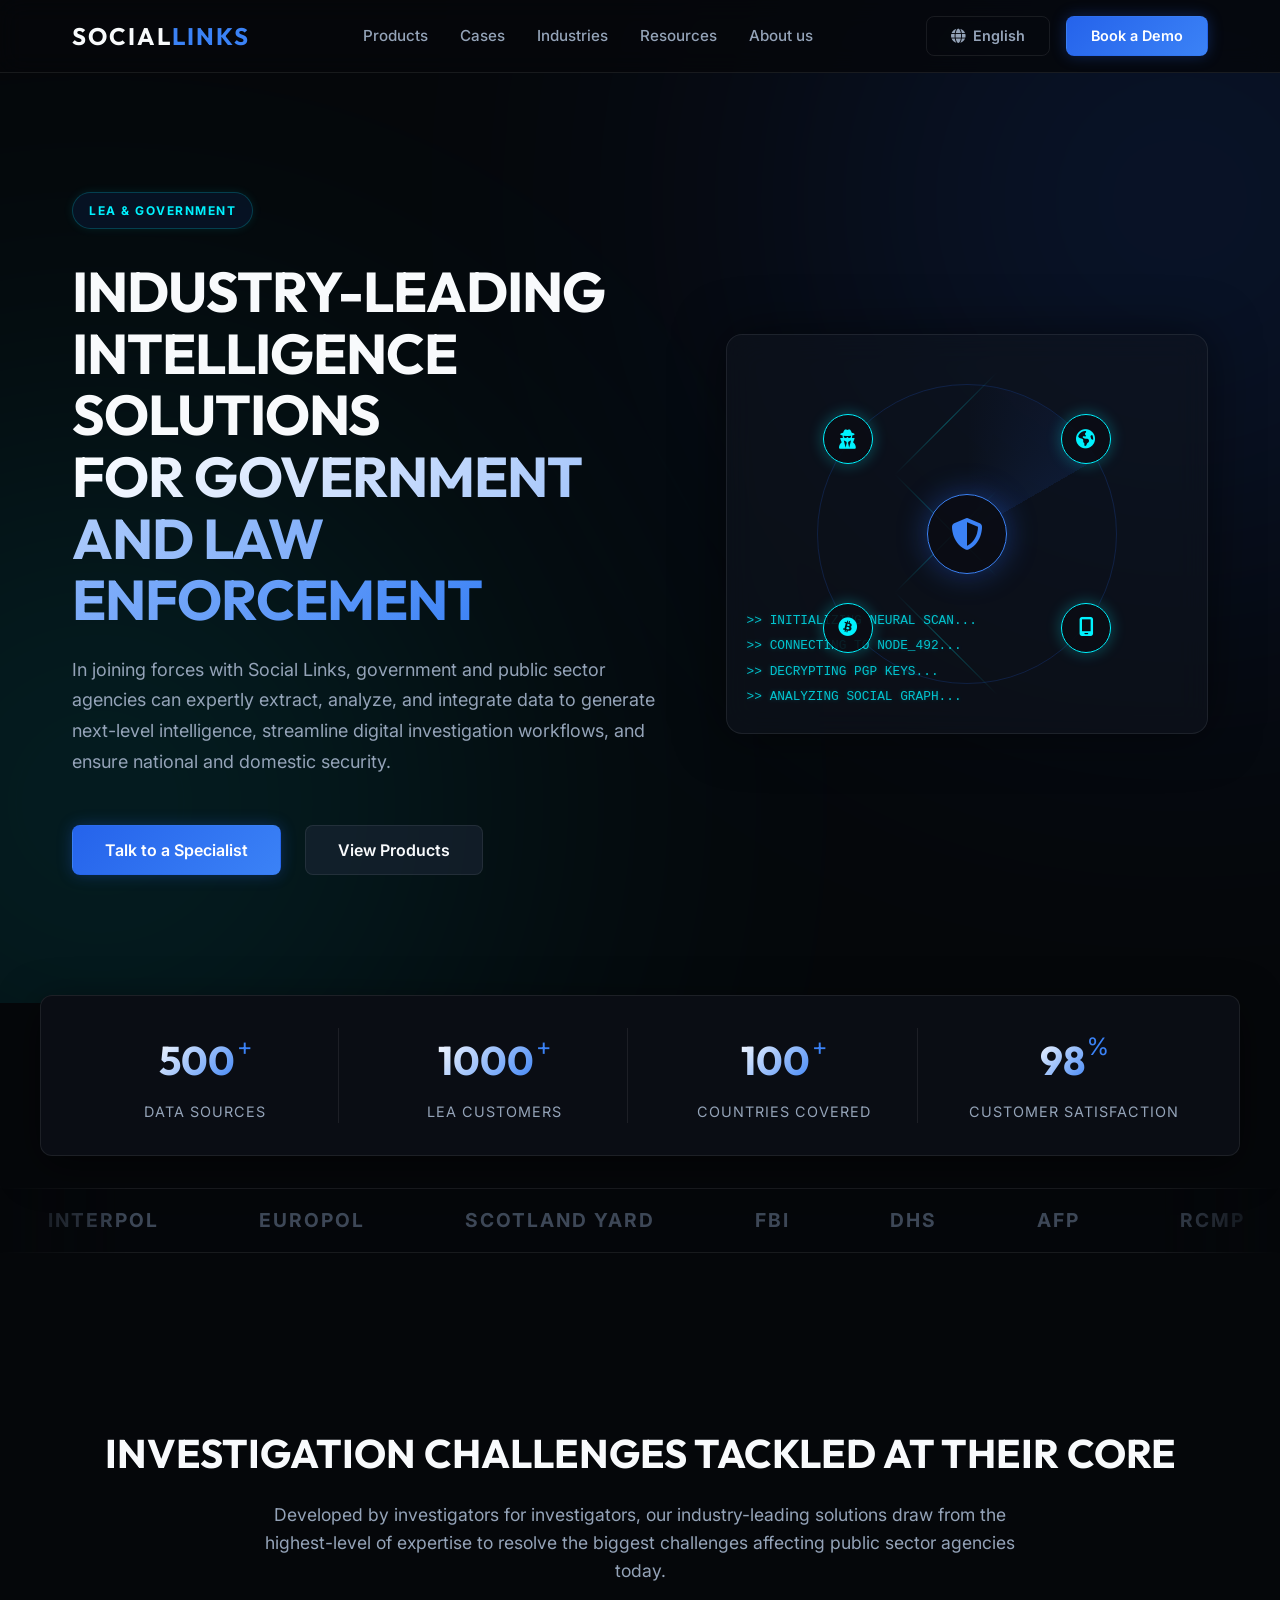
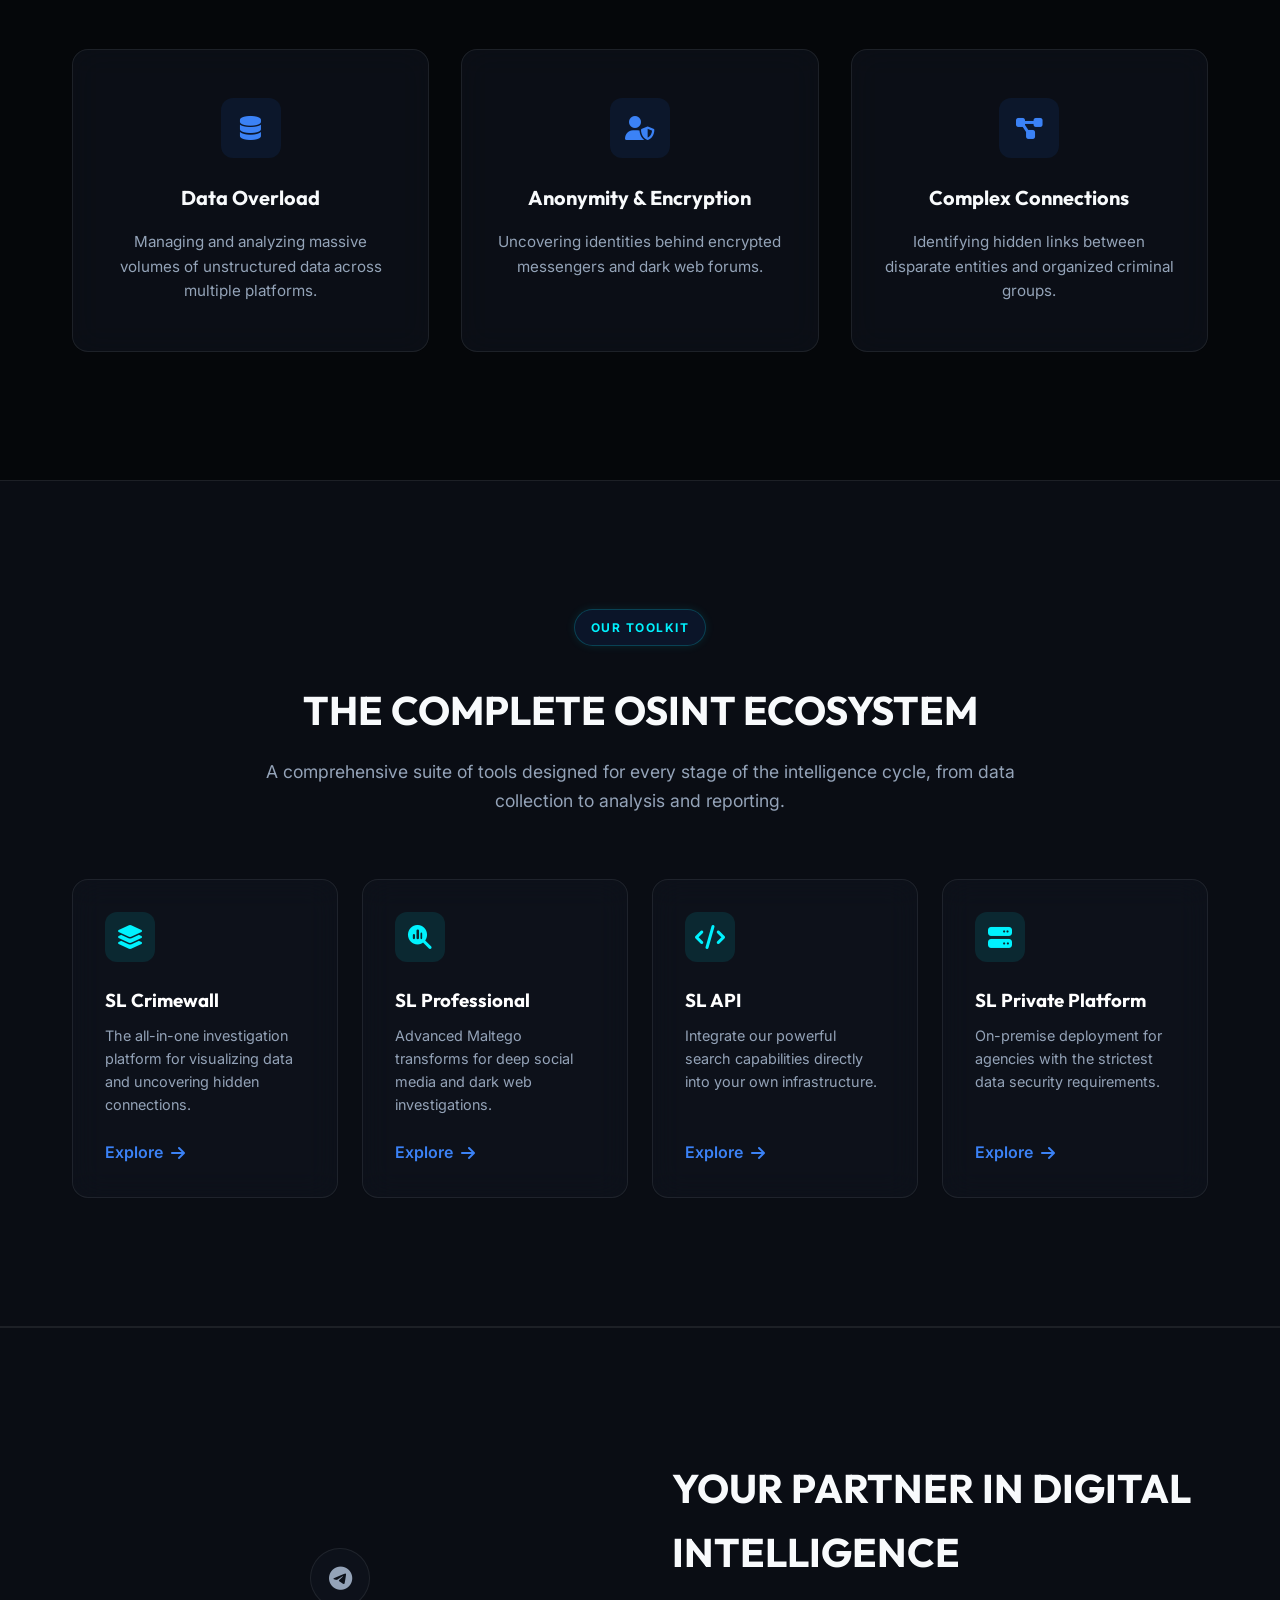
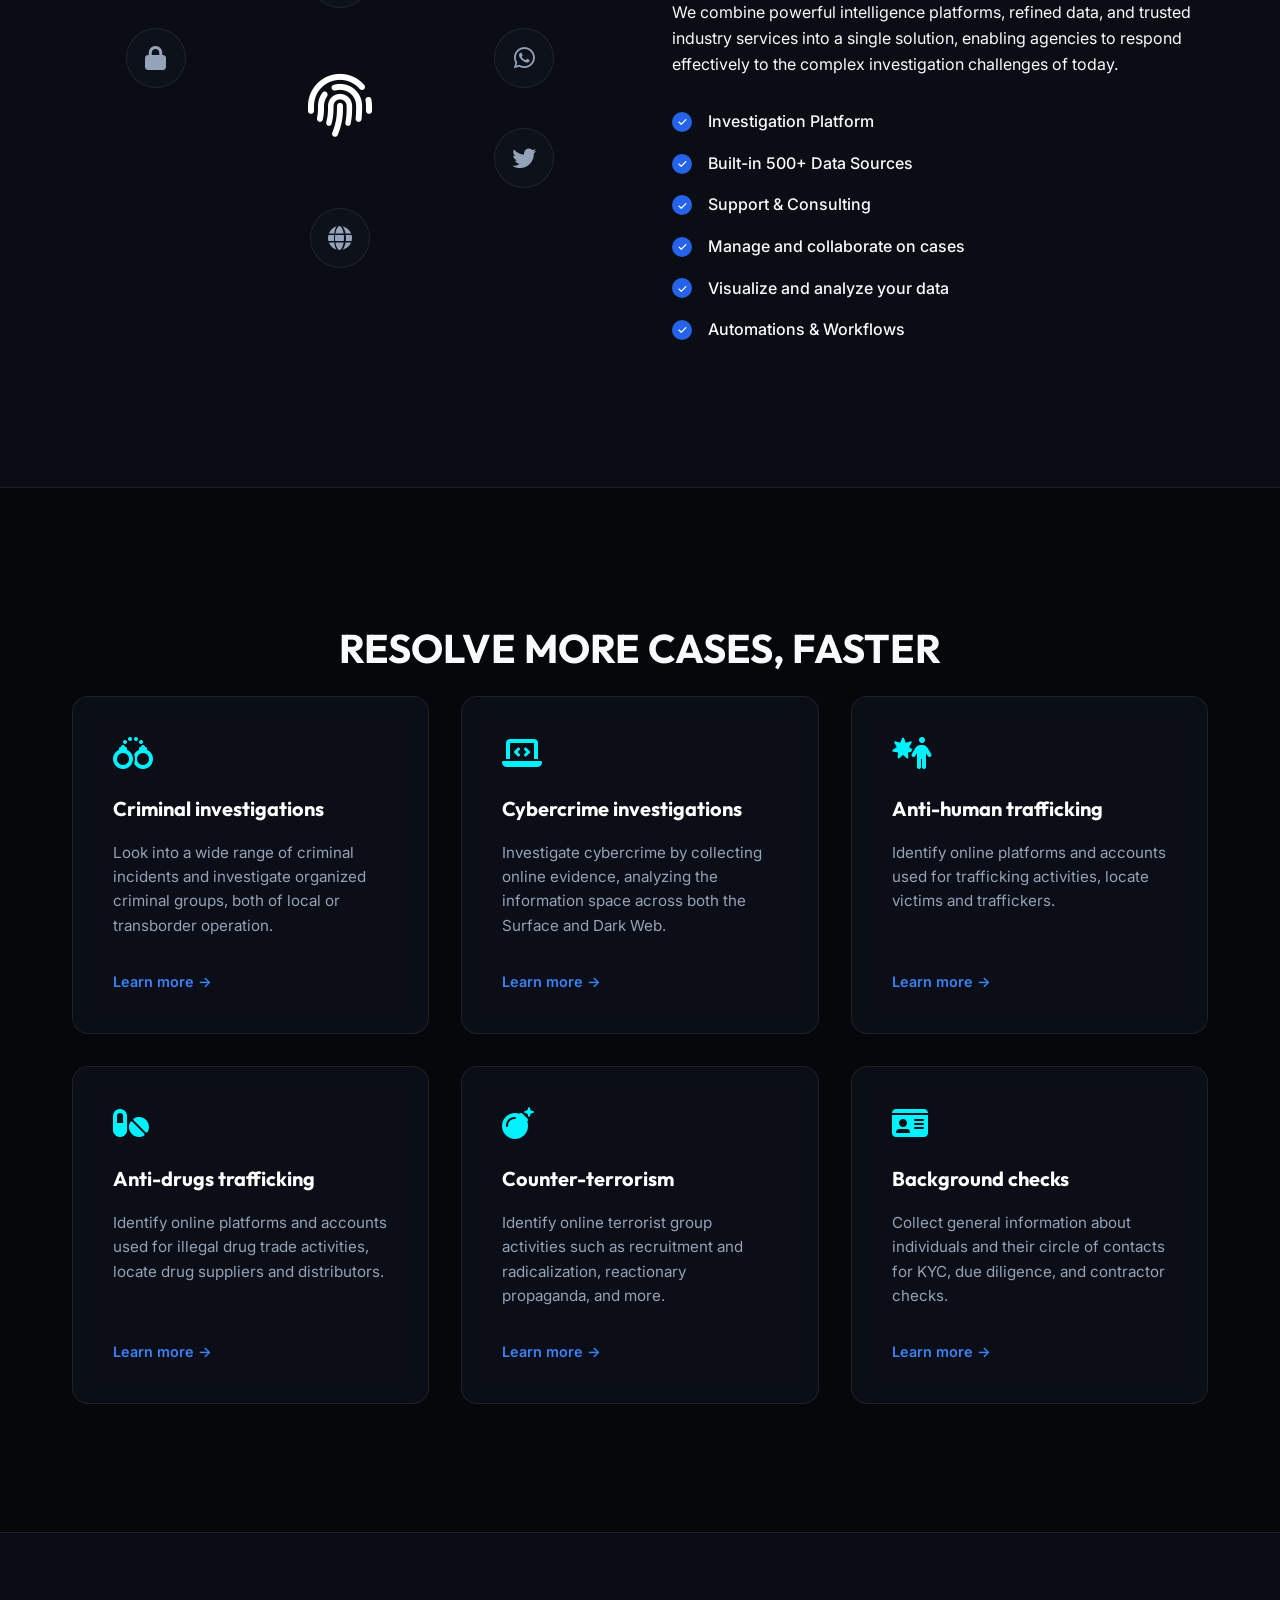
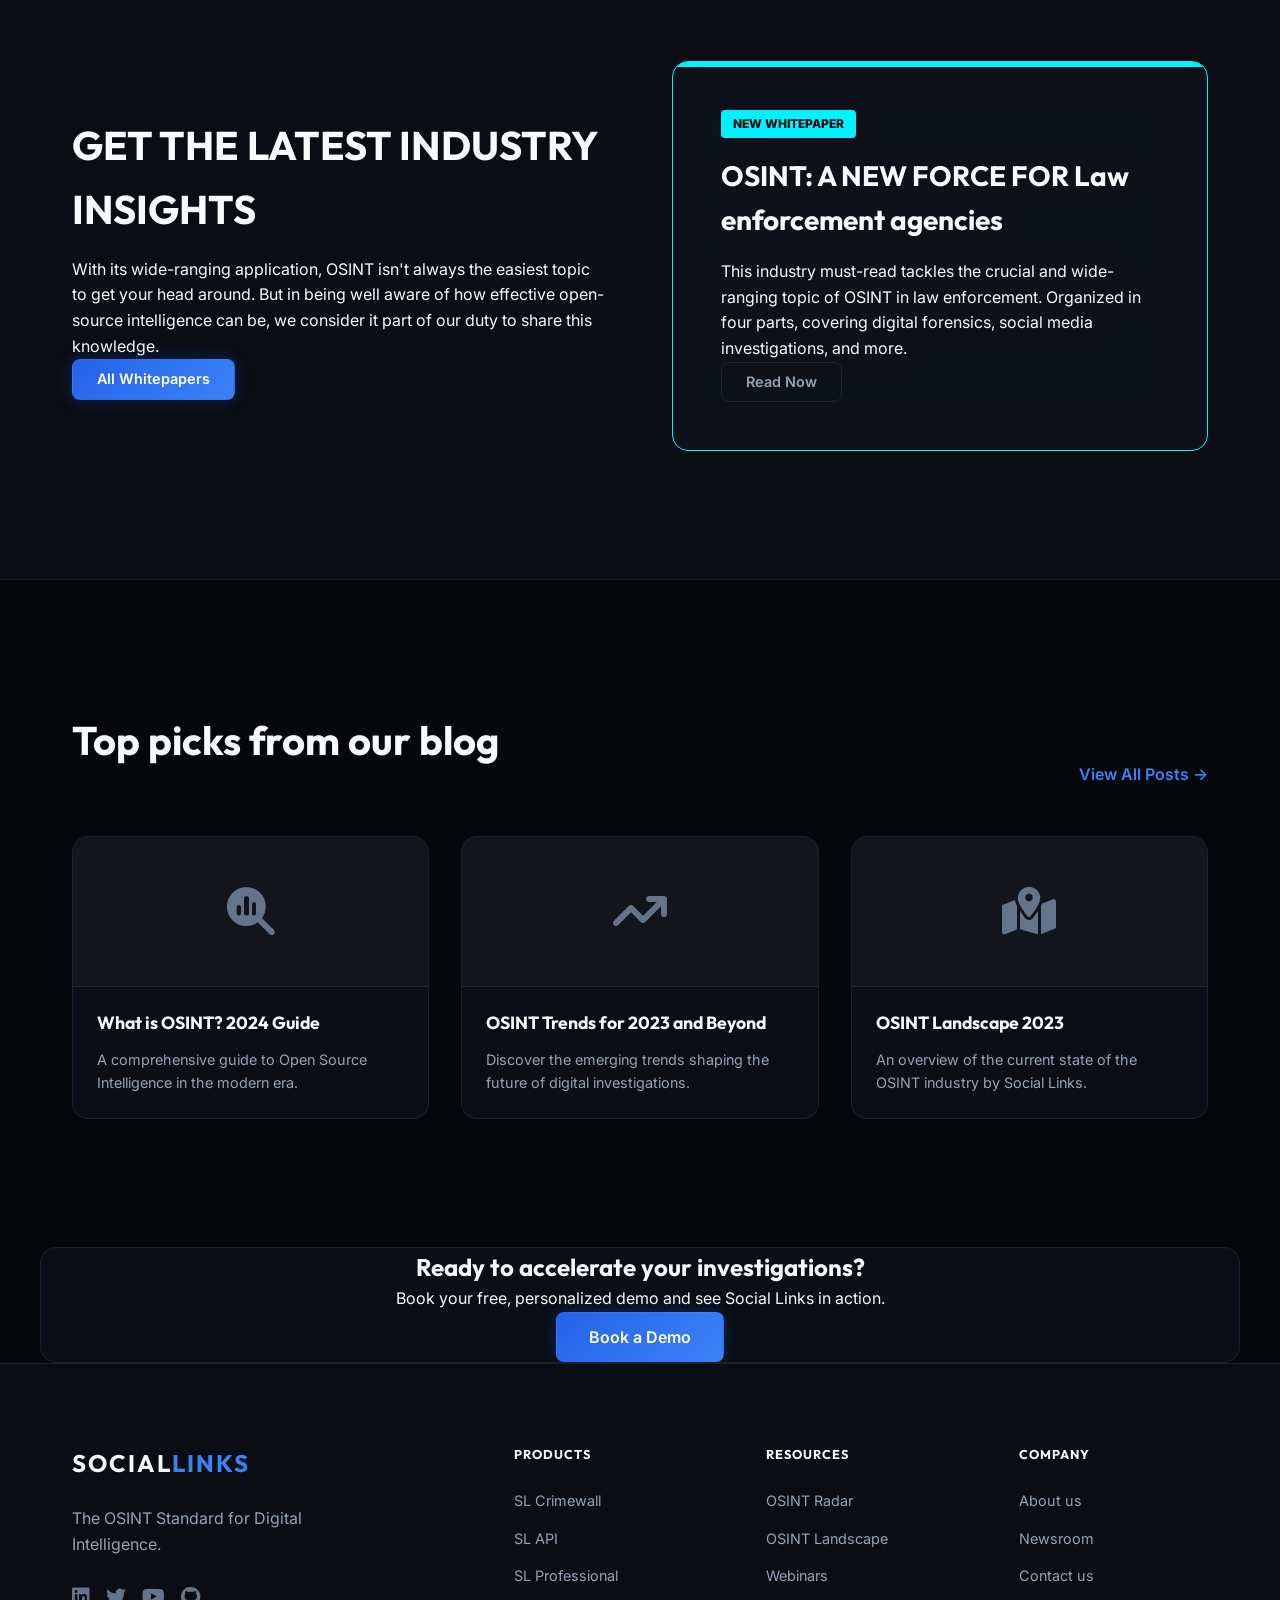
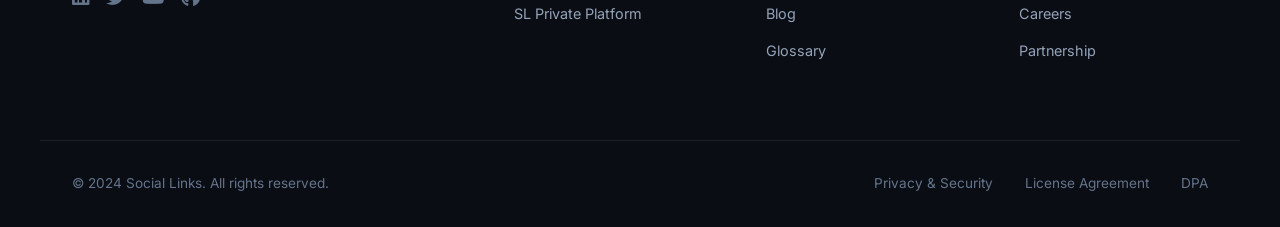
==== index.html @ 8ce996af "Initial commit of Gravity OSINT Platform" ====
<!DOCTYPE html>
<html lang="en">

<head>
    <meta charset="UTF-8">
    <meta name="viewport" content="width=device-width, initial-scale=1.0">
    <title>Advanced OSINT Investigation Solutions for Law Enforcement | Social Links Clone</title>
    <meta name="description"
        content="Accelerate investigations with OSINT investigation tools: uncover hidden connections, analyze data, and ensure public safety with real-time insights.">
    <link rel="stylesheet" href="style.css">
    <link rel="preconnect" href="https://fonts.googleapis.com">
    <link rel="preconnect" href="https://fonts.gstatic.com" crossorigin>
    <link rel="stylesheet" href="https://cdnjs.cloudflare.com/ajax/libs/font-awesome/6.4.0/css/all.min.css">
    <link
        href="https://fonts.googleapis.com/css2?family=Inter:wght@300;400;500;600;700&family=Outfit:wght@400;600;700&display=swap"
        rel="stylesheet">
</head>

<body>
    <header id="main-header">
        <nav class="container">
            <div class="logo">
                <span class="logo-text">SOCIAL<span class="highlight">LINKS</span></span>
            </div>
            <ul class="nav-links">
                <li><a href="#products">Products</a></li>
                <li><a href="#cases">Cases</a></li>
                <li><a href="#industries">Industries</a></li>
                <li><a href="#resources">Resources</a></li>
                <li><a href="#about">About us</a></li>
            </ul>
            <div class="nav-actions">
                <a href="#" class="btn btn-outline"><i class="fa-solid fa-globe"></i> English</a>
                <a href="#" class="btn btn-primary shadow-glow">Book a Demo</a>
            </div>
            <button class="mobile-menu-toggle" id="menu-toggle">
                <span></span>
                <span></span>
                <span></span>
            </button>
        </nav>
    </header>

    <!-- Mobile Menu Overlay -->
    <div class="mobile-menu-overlay" id="mobile-menu">
        <ul class="mobile-nav-links">
            <li style="transition-delay: 0.1s"><a href="#products">Products</a></li>
            <li style="transition-delay: 0.2s"><a href="#cases">Cases</a></li>
            <li style="transition-delay: 0.3s"><a href="#industries">Industries</a></li>
            <li style="transition-delay: 0.4s"><a href="#resources">Resources</a></li>
            <li style="transition-delay: 0.5s"><a href="#about">About us</a></li>
        </ul>
    </div>

    <main>
        <!-- Hero Section -->
        <section id="hero" class="hero-section">
            <div class="container hero-grid">
                <div class="hero-content">
                    <span class="badge">LEA & Government</span>
                    <h1>INDUSTRY-LEADING INTELLIGENCE SOLUTIONS<br><span class="gradient-text">FOR GOVERNMENT AND LAW
                            ENFORCEMENT</span></h1>
                    <p>In joining forces with Social Links, government and public sector agencies can expertly extract,
                        analyze, and integrate data to generate next-level intelligence, streamline digital
                        investigation workflows, and ensure national and domestic security.</p>
                    <div class="hero-btns">
                        <a href="#" class="btn btn-primary btn-lg shadow-glow">Talk to a Specialist</a>
                        <a href="#" class="btn btn-secondary btn-lg">View Products</a>
                    </div>
                </div>
                <div class="hero-visual">
                    <div class="glass-card main-visual-container">
                        <!-- CSS Generated OSINT Visualization -->
                        <div class="network-viz">
                            <div class="radar-scan"></div>
                            <div class="node node-central"><i class="fa-solid fa-shield-halved"></i></div>
                            <div class="node node-1 pilling"><i class="fa-solid fa-user-secret"></i></div>
                            <div class="node node-2 pilling"><i class="fa-solid fa-earth-americas"></i></div>
                            <div class="node node-3 pilling"><i class="fa-brands fa-bitcoin"></i></div>
                            <div class="node node-4 pilling"><i class="fa-solid fa-mobile-screen"></i></div>

                            <div class="connection line-1"></div>
                            <div class="connection line-2"></div>
                            <div class="connection line-3"></div>
                            <div class="connection line-4"></div>
                        </div>
                        <div class="data-stream">
                            <div class="stream-line">>> INITIALIZING SCAN...</div>
                            <div class="stream-line">>> CONNECTING TO DARK WEB NODES...</div>
                            <div class="stream-line highlight">>> MATCH FOUND: ENTITY #4922</div>
                        </div>
                    </div>
                </div>
            </div>
            <div class="hero-bg-effects">
                <div class="blob blob-1"></div>
                <div class="blob blob-2"></div>
            </div>
        </section>

        <!-- Stats Section -->
        <section class="stats-bar">
            <div class="container stats-grid">
                <div class="stat-item">
                    <span class="stat-number" data-target="500">0</span><span class="stat-plus">+</span>
                    <p>Data Sources</p>
                </div>
                <div class="stat-item">
                    <span class="stat-number" data-target="1000">0</span><span class="stat-plus">+</span>
                    <p>LEA Customers</p>
                </div>
                <div class="stat-item">
                    <span class="stat-number" data-target="100">0</span><span class="stat-plus">+</span>
                    <p>Countries Covered</p>
                </div>
                <div class="stat-item">
                    <span class="stat-number" data-target="98">0</span><span class="stat-plus">%</span>
                    <p>Customer Satisfaction</p>
                </div>
            </div>

            <!-- Trusted Agencies Ticker -->
            <div class="ticker-wrap">
                <div class="ticker-content">
                    <span class="ticker-item">INTERPOL</span>
                    <span class="ticker-item">EUROPOL</span>
                    <span class="ticker-item">SCOTLAND YARD</span>
                    <span class="ticker-item">FBI</span>
                    <span class="ticker-item">DHS</span>
                    <span class="ticker-item">AFP</span>
                    <span class="ticker-item">RCMP</span>
                    <span class="ticker-item">UN</span>
                    <span class="ticker-item">NATO</span>
                    <!-- Duplicate for loop -->
                    <span class="ticker-item">INTERPOL</span>
                    <span class="ticker-item">EUROPOL</span>
                    <span class="ticker-item">SCOTLAND YARD</span>
                    <span class="ticker-item">FBI</span>
                    <span class="ticker-item">DHS</span>
                    <span class="ticker-item">AFP</span>
                    <span class="ticker-item">RCMP</span>
                    <span class="ticker-item">UN</span>
                    <span class="ticker-item">NATO</span>
                </div>
            </div>
        </section>

        <!-- Challenges Section -->
        <section id="challenges" class="section">
            <div class="container text-center">
                <h2 class="section-title">INVESTIGATION CHALLENGES TACKLED AT THEIR CORE</h2>
                <p class="section-subtitle">Developed by investigators for investigators, our industry-leading solutions
                    draw from the highest-level of expertise to resolve the biggest challenges affecting public sector
                    agencies today.</p>

                <div class="challenges-grid">
                    <div class="challenge-card glass-card">
                        <div class="icon-box"><i class="fa-solid fa-database"></i></div>
                        <h3>Data Overload</h3>
                        <p>Managing and analyzing massive volumes of unstructured data across multiple platforms.</p>
                    </div>
                    <div class="challenge-card glass-card">
                        <div class="icon-box"><i class="fa-solid fa-user-shield"></i></div>
                        <h3>Anonymity & Encryption</h3>
                        <p>Uncovering identities behind encrypted messengers and dark web forums.</p>
                    </div>
                    <div class="challenge-card glass-card">
                        <div class="icon-box"><i class="fa-solid fa-diagram-project"></i></div>
                        <h3>Complex Connections</h3>
                        <p>Identifying hidden links between disparate entities and organized criminal groups.</p>
                    </div>
                </div>
            </div>
        </section>

        <!-- Products Ecosystem Section -->
        <section id="products" class="section alt-bg">
            <div class="container text-center">
                <span class="badge">Our Toolkit</span>
                <h2 class="section-title">THE COMPLETE OSINT ECOSYSTEM</h2>
                <p class="section-subtitle">A comprehensive suite of tools designed for every stage of the intelligence
                    cycle, from data collection to analysis and reporting.</p>

                <div class="products-grid">
                    <div class="product-card glass-card">
                        <div class="product-icon"><i class="fa-solid fa-layer-group"></i></div>
                        <h3>SL Crimewall</h3>
                        <p>The all-in-one investigation platform for visualizing data and uncovering hidden connections.
                        </p>
                        <a href="#" class="btn-text">Explore <i class="fa-solid fa-arrow-right"></i></a>
                    </div>
                    <div class="product-card glass-card">
                        <div class="product-icon"><i class="fa-solid fa-magnifying-glass-chart"></i></div>
                        <h3>SL Professional</h3>
                        <p>Advanced Maltego transforms for deep social media and dark web investigations.</p>
                        <a href="#" class="btn-text">Explore <i class="fa-solid fa-arrow-right"></i></a>
                    </div>
                    <div class="product-card glass-card">
                        <div class="product-icon"><i class="fa-solid fa-code"></i></div>
                        <h3>SL API</h3>
                        <p>Integrate our powerful search capabilities directly into your own infrastructure.</p>
                        <a href="#" class="btn-text">Explore <i class="fa-solid fa-arrow-right"></i></a>
                    </div>
                    <div class="product-card glass-card">
                        <div class="product-icon"><i class="fa-solid fa-server"></i></div>
                        <h3>SL Private Platform</h3>
                        <p>On-premise deployment for agencies with the strictest data security requirements.</p>
                        <a href="#" class="btn-text">Explore <i class="fa-solid fa-arrow-right"></i></a>
                    </div>
                </div>
            </div>
        </section>

        <!-- Partner Section -->
        <section id="partner" class="section alt-bg">
            <div class="container partner-grid">
                <div class="partner-visual">
                    <div class="icon-cloud">
                        <div class="cloud-icon i1"><i class="fa-brands fa-telegram"></i></div>
                        <div class="cloud-icon i2"><i class="fa-brands fa-whatsapp"></i></div>
                        <div class="cloud-icon i3"><i class="fa-brands fa-twitter"></i></div>
                        <div class="cloud-icon i4"><i class="fa-solid fa-globe"></i></div>
                        <div class="cloud-icon i5"><i class="fa-solid fa-lock"></i></div>
                        <div class="center-icon"><i class="fa-solid fa-fingerprint"></i></div>
                    </div>
                </div>
                <div class="partner-content">
                    <h2 class="section-title">YOUR PARTNER IN DIGITAL INTELLIGENCE</h2>
                    <p>We combine powerful intelligence platforms, refined data, and trusted industry services into a
                        single solution, enabling agencies to respond effectively to the complex investigation
                        challenges of today.</p>
                    <ul class="feature-list">
                        <li><span class="check-icon"></span> Investigation Platform</li>
                        <li><span class="check-icon"></span> Built-in 500+ Data Sources</li>
                        <li><span class="check-icon"></span> Support & Consulting</li>
                        <li><span class="check-icon"></span> Manage and collaborate on cases</li>
                        <li><span class="check-icon"></span> Visualize and analyze your data</li>
                        <li><span class="check-icon"></span> Automations & Workflows</li>
                    </ul>
                </div>
            </div>
        </section>

        <!-- Cases Section -->
        <section id="cases" class="section">
            <div class="container">
                <h2 class="section-title text-center">RESOLVE MORE CASES, FASTER</h2>
                <div class="cases-grid">
                    <div class="case-card glass-card">
                        <i class="fa-solid fa-handcuffs card-icon"></i>
                        <h3>Criminal investigations</h3>
                        <p>Look into a wide range of criminal incidents and investigate organized criminal groups, both
                            of local or transborder operation.</p>
                        <a href="#" class="learn-more">Learn more →</a>
                    </div>
                    <div class="case-card glass-card">
                        <i class="fa-solid fa-laptop-code card-icon"></i>
                        <h3>Cybercrime investigations</h3>
                        <p>Investigate cybercrime by collecting online evidence, analyzing the information space across
                            both the Surface and Dark Web.</p>
                        <a href="#" class="learn-more">Learn more →</a>
                    </div>
                    <div class="case-card glass-card">
                        <i class="fa-solid fa-person-burst card-icon"></i>
                        <h3>Anti-human trafficking</h3>
                        <p>Identify online platforms and accounts used for trafficking activities, locate victims and
                            traffickers.</p>
                        <a href="#" class="learn-more">Learn more →</a>
                    </div>
                    <div class="case-card glass-card">
                        <i class="fa-solid fa-pills card-icon"></i>
                        <h3>Anti-drugs trafficking</h3>
                        <p>Identify online platforms and accounts used for illegal drug trade activities, locate drug
                            suppliers and distributors.</p>
                        <a href="#" class="learn-more">Learn more →</a>
                    </div>
                    <div class="case-card glass-card">
                        <i class="fa-solid fa-bomb card-icon"></i>
                        <h3>Counter-terrorism</h3>
                        <p>Identify online terrorist group activities such as recruitment and radicalization,
                            reactionary propaganda, and more.</p>
                        <a href="#" class="learn-more">Learn more →</a>
                    </div>
                    <div class="case-card glass-card">
                        <i class="fa-solid fa-id-card card-icon"></i>
                        <h3>Background checks</h3>
                        <p>Collect general information about individuals and their circle of contacts for KYC, due
                            diligence, and contractor checks.</p>
                        <a href="#" class="learn-more">Learn more →</a>
                    </div>
                </div>
            </div>
        </section>

        <!-- Insights Section -->
        <section id="insights" class="section alt-bg">
            <div class="container insights-container">
                <div class="insight-text">
                    <h2 class="section-title">GET THE LATEST INDUSTRY INSIGHTS</h2>
                    <p>With its wide-ranging application, OSINT isn't always the easiest topic to get your head around.
                        But in being well aware of how effective open-source intelligence can be, we consider it part of
                        our duty to share this knowledge.</p>
                    <a href="#" class="btn btn-primary shadow-glow">All Whitepapers</a>
                </div>
                <div class="insight-card-featured glass-card">
                    <span class="tag-new">New Whitepaper</span>
                    <h3>OSINT: A NEW FORCE FOR Law enforcement agencies</h3>
                    <p>This industry must-read tackles the crucial and wide-ranging topic of OSINT in law enforcement.
                        Organized in four parts, covering digital forensics, social media investigations, and more.</p>
                    <a href="#" class="btn btn-outline">Read Now</a>
                </div>
            </div>
        </section>

        <!-- Blog Section -->
        <section id="blog" class="section">
            <div class="container">
                <div class="section-header">
                    <h2 class="section-title">Top picks from our blog</h2>
                    <a href="#" class="view-all">View All Posts →</a>
                </div>
                <div class="blog-grid">
                    <a href="#" class="blog-card glass-card">
                        <div class="blog-icon"><i class="fa-solid fa-magnifying-glass-chart"></i></div>
                        <div class="blog-content">
                            <h3>What is OSINT? 2024 Guide</h3>
                            <p>A comprehensive guide to Open Source Intelligence in the modern era.</p>
                        </div>
                    </a>
                    <a href="#" class="blog-card glass-card">
                        <div class="blog-icon"><i class="fa-solid fa-arrow-trend-up"></i></div>
                        <div class="blog-content">
                            <h3>OSINT Trends for 2023 and Beyond</h3>
                            <p>Discover the emerging trends shaping the future of digital investigations.</p>
                        </div>
                    </a>
                    <a href="#" class="blog-card glass-card">
                        <div class="blog-icon"><i class="fa-solid fa-map-location-dot"></i></div>
                        <div class="blog-content">
                            <h3>OSINT Landscape 2023</h3>
                            <p>An overview of the current state of the OSINT industry by Social Links.</p>
                        </div>
                    </a>
                </div>
            </div>
        </section>

        <!-- CTA Section -->
        <section class="cta-section">
            <div class="container cta-box glass-card text-center">
                <h2>Ready to accelerate your investigations?</h2>
                <p>Book your free, personalized demo and see Social Links in action.</p>
                <div class="cta-actions">
                    <a href="#" class="btn btn-primary btn-lg shadow-glow">Book a Demo</a>
                </div>
            </div>
        </section>
    </main>

    <footer id="main-footer">
        <div class="container footer-grid">
            <div class="footer-brand">
                <div class="logo">
                    <span class="logo-text">SOCIAL<span class="highlight">LINKS</span></span>
                </div>
                <p>The OSINT Standard for Digital Intelligence.</p>
                <div class="social-icons">
                    <a href="#"><i class="fa-brands fa-linkedin"></i></a>
                    <a href="#"><i class="fa-brands fa-twitter"></i></a>
                    <a href="#"><i class="fa-brands fa-youtube"></i></a>
                    <a href="#"><i class="fa-brands fa-github"></i></a>
                </div>
            </div>
            <div class="footer-links">
                <h4>Products</h4>
                <ul>
                    <li><a href="#">SL Crimewall</a></li>
                    <li><a href="#">SL API</a></li>
                    <li><a href="#">SL Professional</a></li>
                    <li><a href="#">SL Private Platform</a></li>
                </ul>
            </div>
            <div class="footer-links">
                <h4>Resources</h4>
                <ul>
                    <li><a href="#">OSINT Radar</a></li>
                    <li><a href="#">OSINT Landscape</a></li>
                    <li><a href="#">Webinars</a></li>
                    <li><a href="#">Blog</a></li>
                    <li><a href="#">Glossary</a></li>
                </ul>
            </div>
            <div class="footer-links">
                <h4>Company</h4>
                <ul>
                    <li><a href="#">About us</a></li>
                    <li><a href="#">Newsroom</a></li>
                    <li><a href="#">Contact us</a></li>
                    <li><a href="#">Careers</a></li>
                    <li><a href="#">Partnership</a></li>
                </ul>
            </div>
        </div>
        <div class="container footer-bottom">
            <p>&copy; 2024 Social Links. All rights reserved.</p>
            <div class="legal-links">
                <a href="#">Privacy & Security</a>
                <a href="#">License Agreement</a>
                <a href="#">DPA</a>
            </div>
        </div>
    </footer>

    <!-- Demo Booking Modal -->
    <div id="demo-modal" class="modal-overlay">
        <div class="modal-content glass-card">
            <button class="modal-close">&times;</button>
            <div class="modal-header">
                <span class="badge">Get Started</span>
                <h2>Book a Personalized Demo</h2>
                <p>See how Social Links can accelerate your investigations.</p>
            </div>
            <form class="demo-form">
                <div class="form-group">
                    <label>Full Name</label>
                    <input type="text" placeholder="John Doe" required>
                </div>
                <div class="form-group">
                    <label>Work Email</label>
                    <input type="email" placeholder="john@agency.gov" required>
                </div>
                <div class="form-group">
                    <label>Organization</label>
                    <input type="text" placeholder="Agency / Company Name" required>
                </div>
                <div class="form-group">
                    <label>Interest</label>
                    <select>
                        <option>Criminal Investigations</option>
                        <option>Cyber Threat Intelligence</option>
                        <option>Background Checks</option>
                        <option>Other</option>
                    </select>
                </div>
                <button type="submit" class="btn btn-primary btn-lg shadow-glow" style="width: 100%">Request
                    Demo</button>
            </form>
        </div>
    </div>

    <script src="script.js"></script>
</body>

</html>
---- style.css ----
/* CSS Design System for Social Links Clone */

:root {
    --bg-deep: #05070a;
    --bg-surface: #0a0d14;
    --bg-glass: rgba(16, 20, 30, 0.6);
    --primary: #2563eb;
    --primary-bright: #3b82f6;
    --secondary: #1e293b;
    --accent: #00f2fe;
    --text-main: #f8fafc;
    --text-muted: #94a3b8;
    --text-dim: #64748b;
    --white: #ffffff;
    --border-glass: rgba(255, 255, 255, 0.08);
    --glow-primary: rgba(37, 99, 235, 0.4);
    --glow-accent: rgba(0, 242, 254, 0.3);
    --container-width: 1200px;
    --transition: all 0.3s cubic-bezier(0.4, 0, 0.2, 1);
}

* {
    margin: 0;
    padding: 0;
    box-sizing: border-box;
    scroll-behavior: smooth;
}

body {
    background-color: var(--bg-deep);
    color: var(--text-main);
    font-family: 'Inter', sans-serif;
    line-height: 1.6;
    overflow-x: hidden;
}

h1,
h2,
h3,
.logo-text,
h4 {
    font-family: 'Outfit', sans-serif;
    font-weight: 700;
}

.container {
    max-width: var(--container-width);
    margin: 0 auto;
    padding: 0 2rem;
}

.highlight {
    color: var(--primary-bright);
}

.gradient-text {
    background: linear-gradient(135deg, var(--white) 0%, var(--primary-bright) 100%);
    -webkit-background-clip: text;
    background-clip: text;
    -webkit-text-fill-color: transparent;
}

/* Mobile Menu */
.mobile-menu-overlay {
    position: fixed;
    top: 0;
    left: 0;
    width: 100%;
    height: 100vh;
    background: rgba(5, 7, 10, 0.98);
    backdrop-filter: blur(20px);
    z-index: 999;
    display: flex;
    align-items: center;
    justify-content: center;
    opacity: 0;
    pointer-events: none;
    transition: var(--transition);
}

.mobile-menu-overlay.active {
    opacity: 1;
    pointer-events: all;
}

.mobile-nav-links {
    list-style: none;
    text-align: center;
}

.mobile-nav-links li {
    margin: 2rem 0;
    opacity: 0;
    transform: translateY(20px);
    transition: var(--transition);
}

.mobile-menu-overlay.active .mobile-nav-links li {
    opacity: 1;
    transform: translateY(0);
}

.mobile-nav-links a {
    font-size: 2rem;
    font-weight: 700;
    color: var(--white);
    text-decoration: none;
    font-family: 'Outfit', sans-serif;
}

.products-grid {
    display: grid;
    grid-template-columns: repeat(4, 1fr);
    gap: 1.5rem;
    margin-top: 4rem;
}

.product-card {
    padding: 2rem;
    text-align: left;
    display: flex;
    flex-direction: column;
    align-items: flex-start;
}

.product-icon {
    width: 50px;
    height: 50px;
    background: rgba(0, 242, 254, 0.1);
    border-radius: 12px;
    display: flex;
    align-items: center;
    justify-content: center;
    color: var(--accent);
    font-size: 1.5rem;
    margin-bottom: 1.5rem;
}

.product-card h3 {
    margin-bottom: 0.5rem;
    color: var(--white);
}

.product-card p {
    color: var(--text-muted);
    font-size: 0.9rem;
    margin-bottom: 1.5rem;
    flex-grow: 1;
}

.btn-text {
    color: var(--primary-bright);
    text-decoration: none;
    font-weight: 600;
    display: flex;
    align-items: center;
    gap: 0.5rem;
    transition: var(--transition);
}

.btn-text:hover {
    gap: 1rem;
    color: var(--accent);
}

/* Responsive adjustments for products grid */
@media (max-width: 1024px) {
    .products-grid {
        grid-template-columns: repeat(2, 1fr);
    }
}

@media (max-width: 600px) {
    .products-grid {
        grid-template-columns: 1fr;
    }
}


/* Mobile Menu Toggle */
.mobile-menu-toggle {
    display: none;
    background: transparent;
    border: none;
    cursor: pointer;
    padding: 0.5rem;
    z-index: 1001;
}

.mobile-menu-toggle span {
    display: block;
    width: 25px;
    height: 3px;
    background-color: var(--white);
    margin: 5px 0;
    transition: var(--transition);
    border-radius: 2px;
}

.mobile-menu-toggle.active span:nth-child(1) {
    transform: rotate(45deg) translate(5px, 5px);
}

.mobile-menu-toggle.active span:nth-child(2) {
    opacity: 0;
}

.mobile-menu-toggle.active span:nth-child(3) {
    transform: rotate(-45deg) translate(7px, -6px);
}

/* Header & Nav */
header {
    position: fixed;
    top: 0;
    width: 100%;
    z-index: 1000;
    background: rgba(5, 7, 10, 0.8);
    backdrop-filter: blur(12px);
    border-bottom: 1px solid var(--border-glass);
    padding: 1rem 0;
    transition: var(--transition);
}

nav {
    display: flex;
    justify-content: space-between;
    align-items: center;
}

.logo-text {
    font-size: 1.5rem;
    letter-spacing: 2px;
}

.nav-links {
    display: flex;
    list-style: none;
    gap: 2rem;
}

.nav-links a {
    text-decoration: none;
    color: var(--text-muted);
    font-size: 0.95rem;
    font-weight: 500;
    transition: var(--transition);
}

.nav-links a:hover {
    color: var(--white);
    text-shadow: 0 0 10px rgba(255, 255, 255, 0.3);
}

.nav-actions {
    display: flex;
    gap: 1rem;
    align-items: center;
}

/* Buttons */
.btn {
    padding: 0.75rem 1.5rem;
    border-radius: 8px;
    text-decoration: none;
    font-weight: 600;
    font-size: 0.9rem;
    display: inline-flex;
    align-items: center;
    gap: 0.5rem;
    transition: var(--transition);
    cursor: pointer;
    border: none;
    line-height: 1;
}

.btn-primary {
    background-color: var(--primary);
    background: linear-gradient(135deg, var(--primary) 0%, var(--primary-bright) 100%);
    color: var(--white);
    border: 1px solid transparent;
}

.btn-primary:hover {
    box-shadow: 0 0 20px var(--glow-primary);
    transform: translateY(-2px);
}

.btn-outline {
    background: transparent;
    border: 1px solid var(--border-glass);
    color: var(--text-muted);
}

.btn-outline:hover {
    background: rgba(255, 255, 255, 0.05);
    color: var(--white);
    border-color: var(--primary-bright);
}

.btn-secondary {
    background-color: rgba(30, 41, 59, 0.5);
    color: var(--text-main);
    border: 1px solid var(--border-glass);
}

.btn-secondary:hover {
    background-color: var(--secondary);
    border-color: var(--text-muted);
}

.btn-lg {
    padding: 1rem 2rem;
    font-size: 1rem;
}

.shadow-glow {
    box-shadow: 0 0 15px rgba(37, 99, 235, 0.3);
}

/* Hero Section */
.hero-section {
    padding: 12rem 0 8rem;
    position: relative;
    overflow: hidden;
}

.hero-grid {
    display: grid;
    grid-template-columns: 1.1fr 0.9fr;
    gap: 4rem;
    align-items: center;
    position: relative;
    z-index: 2;
}

.badge {
    background: rgba(37, 99, 235, 0.1);
    color: var(--accent);
    padding: 0.5rem 1rem;
    border-radius: 50px;
    font-size: 0.75rem;
    font-weight: 700;
    text-transform: uppercase;
    letter-spacing: 1.5px;
    margin-bottom: 2rem;
    display: inline-block;
    border: 1px solid rgba(0, 242, 254, 0.2);
    box-shadow: 0 0 10px rgba(0, 242, 254, 0.1);
}

h1 {
    font-size: 3.5rem;
    line-height: 1.1;
    margin-bottom: 1.5rem;
    letter-spacing: -1px;
}

.hero-content p {
    font-size: 1.125rem;
    color: var(--text-muted);
    margin-bottom: 3rem;
    max-width: 600px;
    line-height: 1.7;
}

.hero-btns {
    display: flex;
    gap: 1.5rem;
}

/* Hero Visual - OSINT Network Animation */
.main-visual-container {
    height: 400px;
    position: relative;
    background: radial-gradient(circle at center, rgba(37, 99, 235, 0.1) 0%, rgba(5, 7, 10, 0.8) 70%);
    border: 1px solid var(--border-glass);
    border-radius: 20px;
    overflow: hidden;
    box-shadow: 0 0 50px rgba(0, 0, 0, 0.5);
}

.network-viz {
    width: 100%;
    height: 100%;
    position: relative;
}

.node {
    position: absolute;
    width: 50px;
    height: 50px;
    background: rgba(10, 13, 20, 0.9);
    border: 1px solid var(--accent);
    border-radius: 50%;
    display: flex;
    align-items: center;
    justify-content: center;
    color: var(--accent);
    font-size: 1.2rem;
    box-shadow: 0 0 15px var(--glow-accent);
    z-index: 5;
}

.node-central {
    top: 50%;
    left: 50%;
    transform: translate(-50%, -50%);
    width: 80px;
    height: 80px;
    font-size: 2rem;
    border-color: var(--primary-bright);
    color: var(--primary-bright);
    box-shadow: 0 0 30px var(--glow-primary);
}

.node-1 {
    top: 20%;
    left: 20%;
    animation: float 6s infinite ease-in-out;
}

.node-2 {
    top: 20%;
    right: 20%;
    animation: float 7s infinite ease-in-out 1s;
}

.node-3 {
    bottom: 20%;
    left: 20%;
    animation: float 8s infinite ease-in-out 2s;
}

.node-4 {
    bottom: 20%;
    right: 20%;
    animation: float 5s infinite ease-in-out 0.5s;
}

.connection {
    position: absolute;
    background: linear-gradient(90deg, transparent, var(--accent), transparent);
    height: 1px;
    opacity: 0.3;
    transform-origin: left center;
}

/* Simulated connections */
.line-1 {
    top: 35%;
    left: 35%;
    width: 30%;
    transform: rotate(45deg);
    animation: pulse-line 3s infinite;
}

.line-2 {
    top: 35%;
    right: 35%;
    width: 30%;
    transform: rotate(-45deg);
    animation: pulse-line 3s infinite 1s;
}

.line-3 {
    bottom: 35%;
    left: 35%;
    width: 30%;
    transform: rotate(-45deg);
    animation: pulse-line 3s infinite 2s;
}

.line-4 {
    bottom: 35%;
    right: 35%;
    width: 30%;
    transform: rotate(45deg);
    animation: pulse-line 3s infinite 0.5s;
}

.radar-scan {
    position: absolute;
    top: 50%;
    left: 50%;
    transform: translate(-50%, -50%);
    width: 300px;
    height: 300px;
    border: 1px solid rgba(37, 99, 235, 0.2);
    border-radius: 50%;
}

.radar-scan::after {
    content: '';
    position: absolute;
    top: 0;
    left: 0;
    width: 100%;
    height: 100%;
    background: conic-gradient(from 0deg, transparent 0deg, rgba(37, 99, 235, 0.1) 60deg, transparent 60deg);
    border-radius: 50%;
    animation: rotate 4s linear infinite;
}

.data-stream {
    position: absolute;
    bottom: 20px;
    left: 20px;
    font-family: 'Courier New', monospace;
    font-size: 0.8rem;
    color: var(--accent);
    opacity: 0.8;
}

.stream-line {
    margin-bottom: 5px;
    text-shadow: 0 0 5px var(--glow-accent);
}

@keyframes rotate {
    from {
        transform: rotate(0deg);
    }

    to {
        transform: rotate(360deg);
    }
}

@keyframes float {

    0%,
    100% {
        transform: translateY(0);
    }

    50% {
        transform: translateY(-10px);
    }
}

@keyframes pulse-line {

    0%,
    100% {
        opacity: 0.1;
    }

    50% {
        opacity: 0.6;
    }
}

/* Stats Bar */
.stats-bar {
    padding: 2.5rem 0;
    margin-top: -3rem;
    /* Overlap hero */
    position: relative;
    z-index: 10;
}

.stats-grid {
    display: grid;
    grid-template-columns: repeat(4, 1fr);
    gap: 1.5rem;
    background: var(--bg-surface);
    border: 1px solid var(--border-glass);
    border-radius: 12px;
    padding: 2rem;
    box-shadow: 0 10px 40px rgba(0, 0, 0, 0.5);
    backdrop-filter: blur(10px);
}

.stat-item {
    text-align: center;
    border-right: 1px solid var(--border-glass);
}

.stat-item:last-child {
    border-right: none;
}

.stat-number {
    font-family: 'Outfit', sans-serif;
    font-size: 2.5rem;
    font-weight: 700;
    color: var(--white);
    background: linear-gradient(135deg, var(--white) 0%, var(--primary-bright) 100%);
    -webkit-background-clip: text;
    background-clip: text;
    -webkit-text-fill-color: transparent;
}

.stat-plus {
    font-size: 1.5rem;
    color: var(--primary-bright);
    vertical-align: top;
    margin-left: 2px;
}

.stat-item p {
    color: var(--text-muted);
    font-size: 0.9rem;
    margin-top: 0.5rem;
    text-transform: uppercase;
    letter-spacing: 1px;
}

@media (max-width: 768px) {
    .stats-bar {
        margin-top: 0;
        padding: 2rem 0;
    }

    .stats-grid {
        grid-template-columns: 1fr 1fr;
        gap: 2rem;
    }

    .stat-item:nth-child(2) {
        border-right: none;
    }

    .stat-item {
        border-bottom: 1px solid var(--border-glass);
        padding-bottom: 1.5rem;
        border-right: none;
    }

    .stat-item:nth-last-child(-n+2) {
        border-bottom: none;
        padding-bottom: 0;
    }
}

/* Ticker Bar */
.ticker-wrap {
    margin-top: 2rem;
    overflow: hidden;
    background: rgba(5, 7, 10, 0.5);
    border-top: 1px solid var(--border-glass);
    border-bottom: 1px solid var(--border-glass);
    padding: 1rem 0;
    white-space: nowrap;
    position: relative;
    mask-image: linear-gradient(to right, transparent, black 10%, black 90%, transparent);
    -webkit-mask-image: linear-gradient(to right, transparent, black 10%, black 90%, transparent);
}

.ticker-content {
    display: inline-block;
    animation: ticker 30s linear infinite;
}

.ticker-item {
    display: inline-block;
    padding: 0 3rem;
    font-size: 1.2rem;
    font-weight: 700;
    color: var(--text-dim);
    letter-spacing: 2px;
    opacity: 0.6;
}

@keyframes ticker {
    0% {
        transform: translateX(0);
    }

    100% {
        transform: translateX(-50%);
    }
}

/* Modal */
.modal-overlay {
    position: fixed;
    top: 0;
    left: 0;
    width: 100%;
    height: 100vh;
    background: rgba(5, 7, 10, 0.9);
    backdrop-filter: blur(15px);
    z-index: 2000;
    display: flex;
    justify-content: center;
    align-items: center;
    opacity: 0;
    pointer-events: none;
    transition: var(--transition);
}

.modal-overlay.active {
    opacity: 1;
    pointer-events: all;
}

.modal-content {
    width: 90%;
    max-width: 500px;
    padding: 3rem;
    position: relative;
    transform: translateY(30px);
    transition: var(--transition);
}

.modal-overlay.active .modal-content {
    transform: translateY(0);
}

.modal-close {
    position: absolute;
    top: 1.5rem;
    right: 1.5rem;
    background: transparent;
    border: none;
    color: var(--text-muted);
    font-size: 2rem;
    cursor: pointer;
    line-height: 1;
}

.modal-close:hover {
    color: var(--white);
}

.modal-header {
    margin-bottom: 2rem;
    text-align: center;
}

.modal-header h2 {
    font-size: 2rem;
    margin: 1rem 0 0.5rem;
}

.form-group {
    margin-bottom: 1.5rem;
}

.form-group label {
    display: block;
    margin-bottom: 0.5rem;
    color: var(--text-dim);
    font-size: 0.9rem;
    font-weight: 500;
}

.form-group input,
.form-group select {
    width: 100%;
    padding: 0.8rem 1rem;
    background: rgba(30, 41, 59, 0.5);
    border: 1px solid var(--border-glass);
    border-radius: 8px;
    color: var(--white);
    font-family: inherit;
    transition: var(--transition);
}

.form-group input:focus,
.form-group select:focus {
    outline: none;
    border-color: var(--primary-bright);
    background: rgba(30, 41, 59, 0.8);
    box-shadow: 0 0 10px rgba(37, 99, 235, 0.2);
}

/* Section Common */
.section {
    padding: 8rem 0;
}

.alt-bg {
    background-color: var(--bg-surface);
    border-top: 1px solid var(--border-glass);
    border-bottom: 1px solid var(--border-glass);
}

.section-title {
    font-size: 2.5rem;
    margin-bottom: 1rem;
}

.section-subtitle {
    color: var(--text-muted);
    max-width: 800px;
    margin: 0 auto 4rem;
    font-size: 1.1rem;
}

.text-center {
    text-align: center;
}

/* Glass Card */
.glass-card {
    background: var(--bg-glass);
    backdrop-filter: blur(15px);
    border: 1px solid var(--border-glass);
    border-radius: 16px;
    overflow: hidden;
    transition: var(--transition);
}

.glass-card:hover {
    border-color: rgba(37, 99, 235, 0.3);
    box-shadow: 0 10px 30px -10px rgba(0, 0, 0, 0.5);
}

/* Challenges Grid */
.challenges-grid {
    display: grid;
    grid-template-columns: repeat(3, 1fr);
    gap: 2rem;
}

.challenge-card {
    padding: 3rem 2rem;
    text-align: center;
    position: relative;
}

.icon-box {
    width: 60px;
    height: 60px;
    margin: 0 auto 1.5rem;
    background: rgba(37, 99, 235, 0.1);
    border-radius: 12px;
    display: flex;
    align-items: center;
    justify-content: center;
    font-size: 1.5rem;
    color: var(--primary-bright);
}

.challenge-card:hover .icon-box {
    background: var(--primary);
    color: var(--white);
    transform: scale(1.1);
    transition: var(--transition);
}

.challenge-card h3 {
    margin-bottom: 1rem;
    font-size: 1.25rem;
}

.challenge-card p {
    color: var(--text-muted);
    font-size: 0.95rem;
}

/* Partner Section */
.partner-grid {
    display: grid;
    grid-template-columns: 1fr 1fr;
    gap: 4rem;
    align-items: center;
}

.icon-cloud {
    position: relative;
    height: 400px;
    display: flex;
    align-items: center;
    justify-content: center;
}

.center-icon {
    font-size: 4rem;
    color: var(--white);
    z-index: 2;
}

.cloud-icon {
    position: absolute;
    width: 60px;
    height: 60px;
    background: var(--bg-glass);
    border: 1px solid var(--border-glass);
    border-radius: 50%;
    display: flex;
    align-items: center;
    justify-content: center;
    font-size: 1.5rem;
    color: var(--text-muted);
}

/* Place cloud icons in a circle */
.i1 {
    top: 10%;
    left: 50%;
    transform: translateX(-50%);
}

.i2 {
    top: 30%;
    right: 10%;
}

.i3 {
    bottom: 30%;
    right: 10%;
}

.i4 {
    bottom: 10%;
    left: 50%;
    transform: translateX(-50%);
}

.i5 {
    top: 30%;
    left: 10%;
}

.feature-list {
    list-style: none;
    margin-top: 2rem;
}

.feature-list li {
    margin-bottom: 1rem;
    display: flex;
    align-items: center;
    gap: 1rem;
    color: var(--text-main);
    font-weight: 500;
}

.check-icon {
    width: 20px;
    height: 20px;
    background: var(--primary);
    border-radius: 50%;
    display: flex;
    align-items: center;
    justify-content: center;
    font-size: 12px;
}

.check-icon::before {
    content: '✓';
    color: var(--white);
}

/* Cases Grid */
.cases-grid {
    display: grid;
    grid-template-columns: repeat(3, 1fr);
    gap: 2rem;
}

.case-card {
    padding: 2.5rem;
    display: flex;
    flex-direction: column;
    align-items: flex-start;
}

.card-icon {
    font-size: 2rem;
    color: var(--accent);
    margin-bottom: 1.5rem;
}

.case-card h3 {
    margin-bottom: 1rem;
    color: var(--white);
    font-size: 1.25rem;
}

.case-card p {
    color: var(--text-muted);
    font-size: 0.95rem;
    margin-bottom: 2rem;
}

.learn-more {
    margin-top: auto;
    color: var(--primary-bright);
    text-decoration: none;
    font-weight: 600;
    font-size: 0.9rem;
    transition: var(--transition);
}

.learn-more:hover {
    color: var(--accent);
    letter-spacing: 0.5px;
}

/* Insights Section */
.insights-container {
    display: grid;
    grid-template-columns: 1fr 1fr;
    gap: 4rem;
    align-items: center;
}

.tag-new {
    background: var(--accent);
    color: var(--bg-deep);
    padding: 0.25rem 0.75rem;
    border-radius: 4px;
    font-size: 0.75rem;
    font-weight: 800;
    text-transform: uppercase;
    display: inline-block;
    margin-bottom: 1rem;
}

.insight-card-featured {
    padding: 3rem;
    border: 1px solid var(--accent);
    position: relative;
    overflow: hidden;
}

.insight-card-featured::before {
    content: '';
    position: absolute;
    top: 0;
    left: 0;
    width: 100%;
    height: 5px;
    background: var(--accent);
}

.insight-card-featured h3 {
    font-size: 1.75rem;
    margin-bottom: 1rem;
}

/* Blog Section */
.section-header {
    display: flex;
    justify-content: space-between;
    align-items: flex-end;
    margin-bottom: 3rem;
}

.view-all {
    color: var(--primary-bright);
    text-decoration: none;
    font-weight: 600;
}

.blog-grid {
    display: grid;
    grid-template-columns: repeat(3, 1fr);
    gap: 2rem;
}

.blog-card {
    text-decoration: none;
    color: inherit;
    display: flex;
    flex-direction: column;
    height: 100%;
}

.blog-icon {
    height: 150px;
    background: rgba(255, 255, 255, 0.03);
    display: flex;
    align-items: center;
    justify-content: center;
    font-size: 3rem;
    color: var(--text-dim);
    border-bottom: 1px solid var(--border-glass);
}

.blog-card:hover .blog-icon {
    background: rgba(37, 99, 235, 0.1);
    color: var(--primary-bright);
    transition: var(--transition);
}

.blog-content {
    padding: 1.5rem;
}

.blog-content h3 {
    margin-bottom: 0.75rem;
    font-size: 1.1rem;
    line-height: 1.4;
}

.blog-content p {
    color: var(--text-muted);
    font-size: 0.9rem;
}

/* Footer */
footer {
    border-top: 1px solid var(--border-glass);
    padding: 5rem 0 2rem;
    background: var(--bg-surface);
}

.footer-grid {
    display: grid;
    grid-template-columns: 2fr repeat(3, 1fr);
    gap: 4rem;
    margin-bottom: 4rem;
}

.footer-brand p {
    color: var(--text-muted);
    margin: 1.5rem 0;
    max-width: 300px;
}

.social-icons {
    display: flex;
    gap: 1rem;
}

.social-icons a {
    color: var(--text-dim);
    font-size: 1.25rem;
    transition: var(--transition);
}

.social-icons a:hover {
    color: var(--primary-bright);
    transform: translateY(-3px);
}

.footer-links h4 {
    margin-bottom: 1.5rem;
    text-transform: uppercase;
    font-size: 0.8rem;
    letter-spacing: 1px;
    color: var(--text-main);
}

.footer-links ul {
    list-style: none;
}

.footer-links ul li {
    margin-bottom: 0.75rem;
}

.footer-links a {
    text-decoration: none;
    color: var(--text-muted);
    transition: var(--transition);
    font-size: 0.9rem;
}

.footer-links a:hover {
    color: var(--white);
    padding-left: 5px;
}

.footer-bottom {
    display: flex;
    justify-content: space-between;
    padding-top: 2rem;
    border-top: 1px solid var(--border-glass);
    color: var(--text-dim);
    font-size: 0.85rem;
}

.legal-links {
    display: flex;
    gap: 2rem;
}

.legal-links a {
    color: var(--text-dim);
    text-decoration: none;
}

.legal-links a:hover {
    color: var(--text-muted);
}

/* Background Effects */
.blob {
    position: absolute;
    width: 800px;
    height: 800px;
    background: var(--primary);
    filter: blur(180px);
    border-radius: 50%;
    z-index: -1;
    opacity: 0.15;
    animation: blob-pulse 10s infinite alternate;
}

.blob-1 {
    top: -200px;
    right: -300px;
}

.blob-2 {
    bottom: -200px;
    left: -300px;
    background: var(--accent);
    opacity: 0.1;
}

@keyframes blob-pulse {
    0% {
        transform: scale(1);
        opacity: 0.15;
    }

    100% {
        transform: scale(1.1);
        opacity: 0.2;
    }
}

/* Responsive */
@media (max-width: 1024px) {
    h1 {
        font-size: 2.5rem;
    }

    .hero-grid,
    .partner-grid,
    .footer-grid,
    .insights-container {
        grid-template-columns: 1fr;
        gap: 3rem;
    }

    .main-visual-container {
        height: 300px;
    }

    .challenges-grid,
    .cases-grid,
    .blog-grid {
        grid-template-columns: repeat(2, 1fr);
    }
}

@media (max-width: 768px) {

    .challenges-grid,
    .cases-grid,
    .blog-grid {
        grid-template-columns: 1fr;
    }

    .footer-grid {
        grid-template-columns: 1fr;
    }

    .nav-links,
    .nav-actions {
        display: none;
    }

    .mobile-menu-toggle {
        display: block;
    }

    .hero-btns {
        flex-direction: column;
    }
}
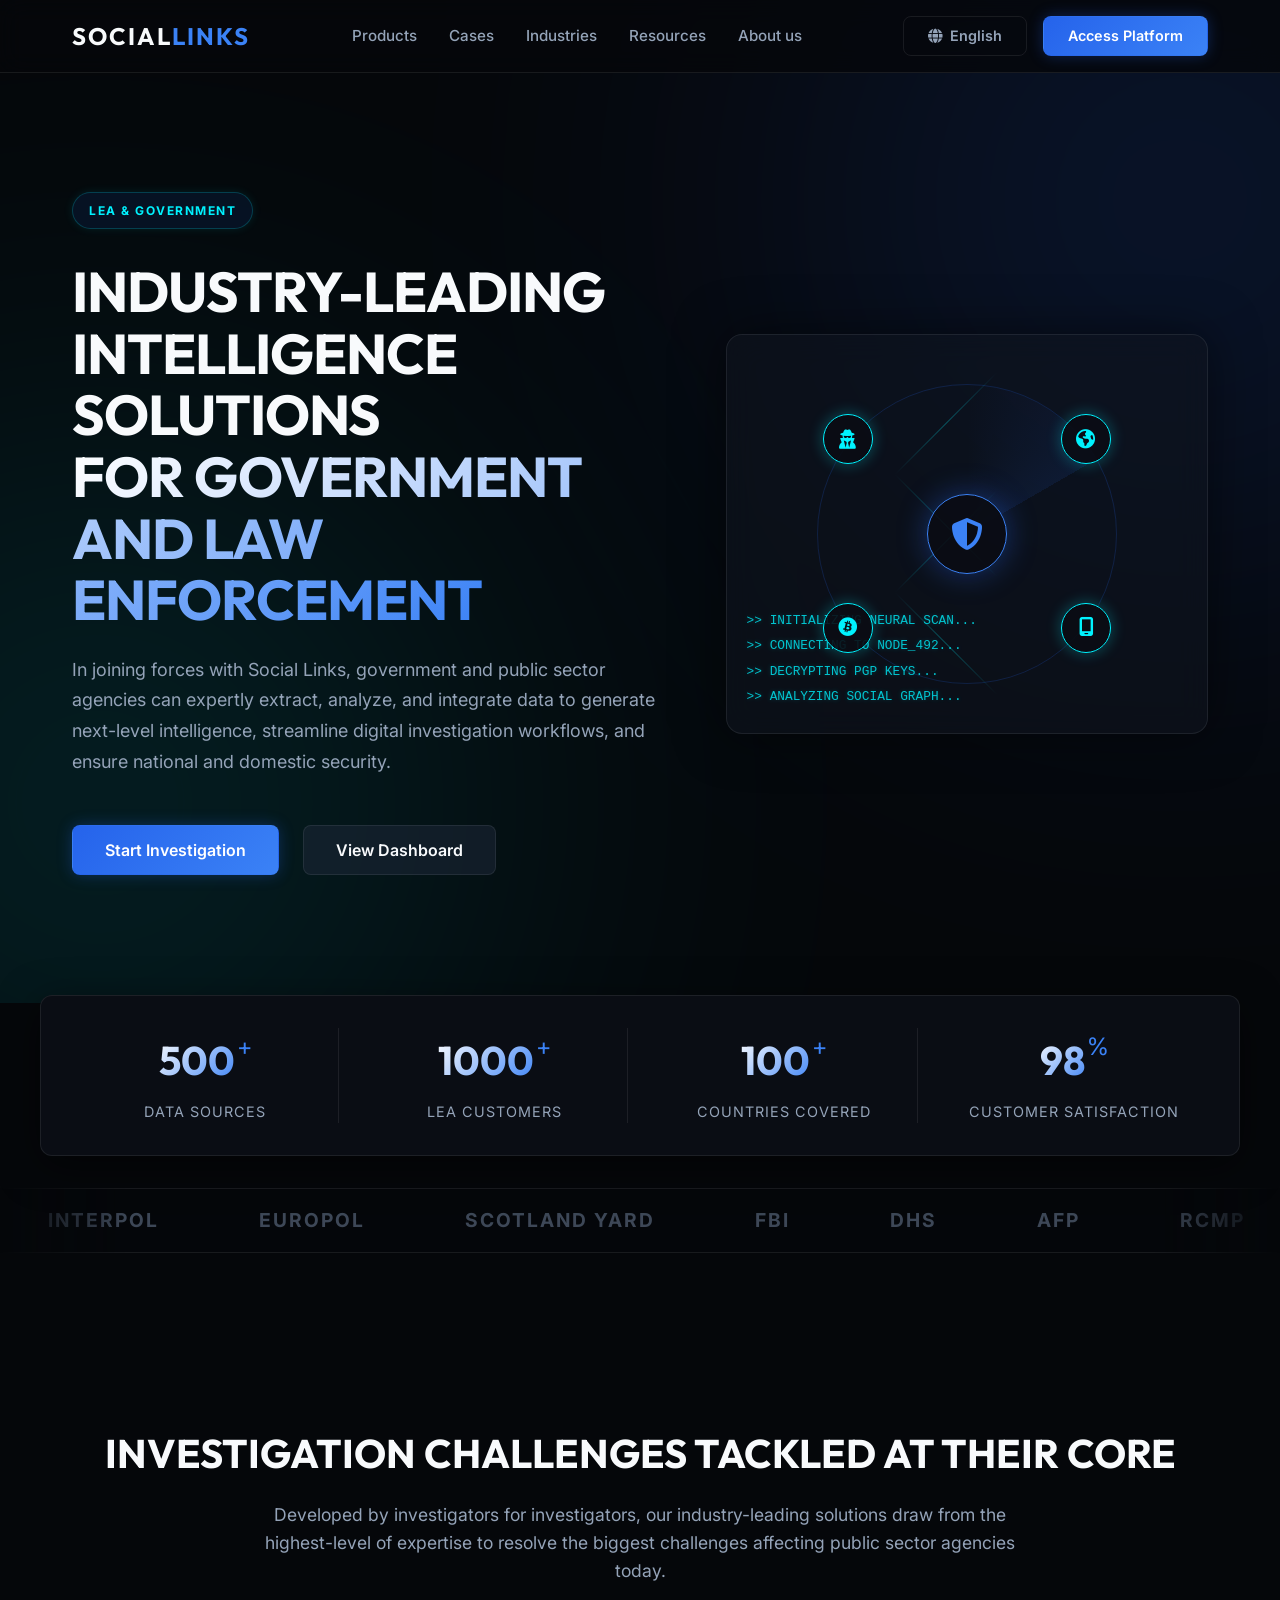
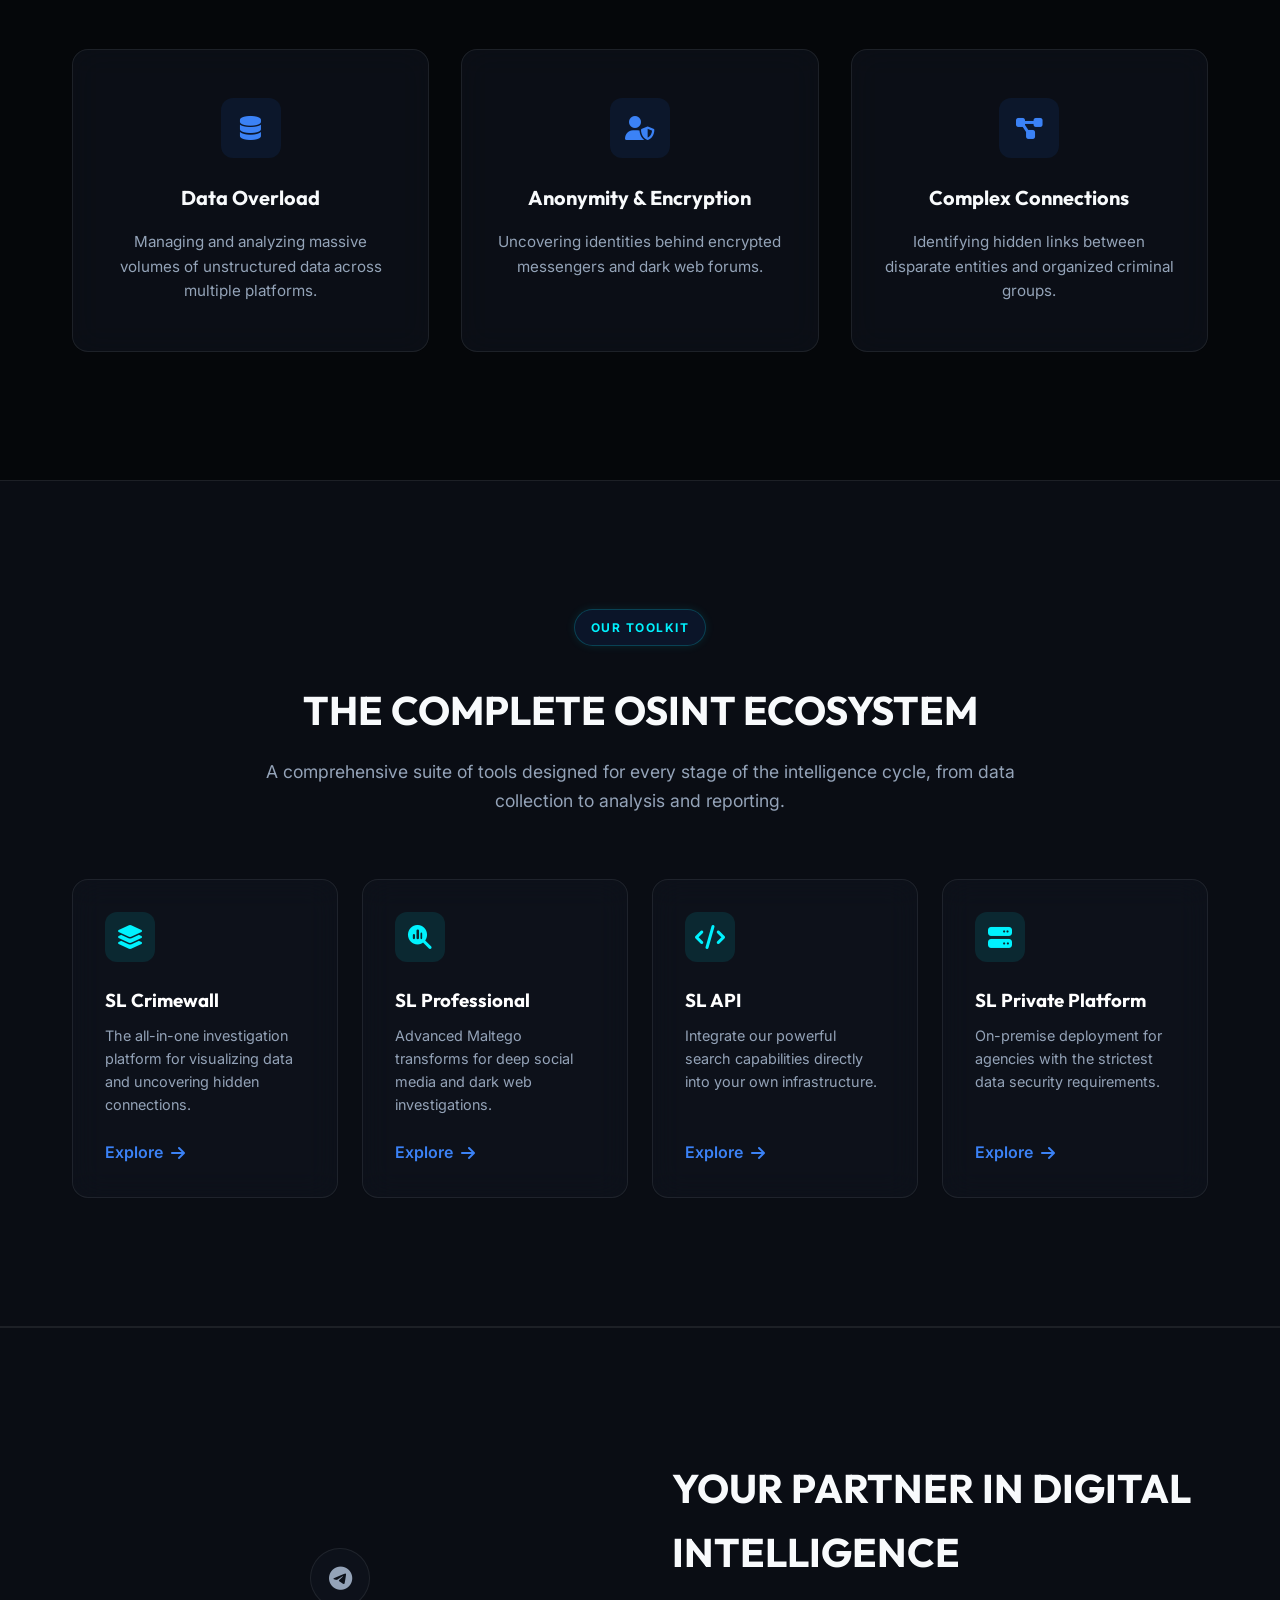
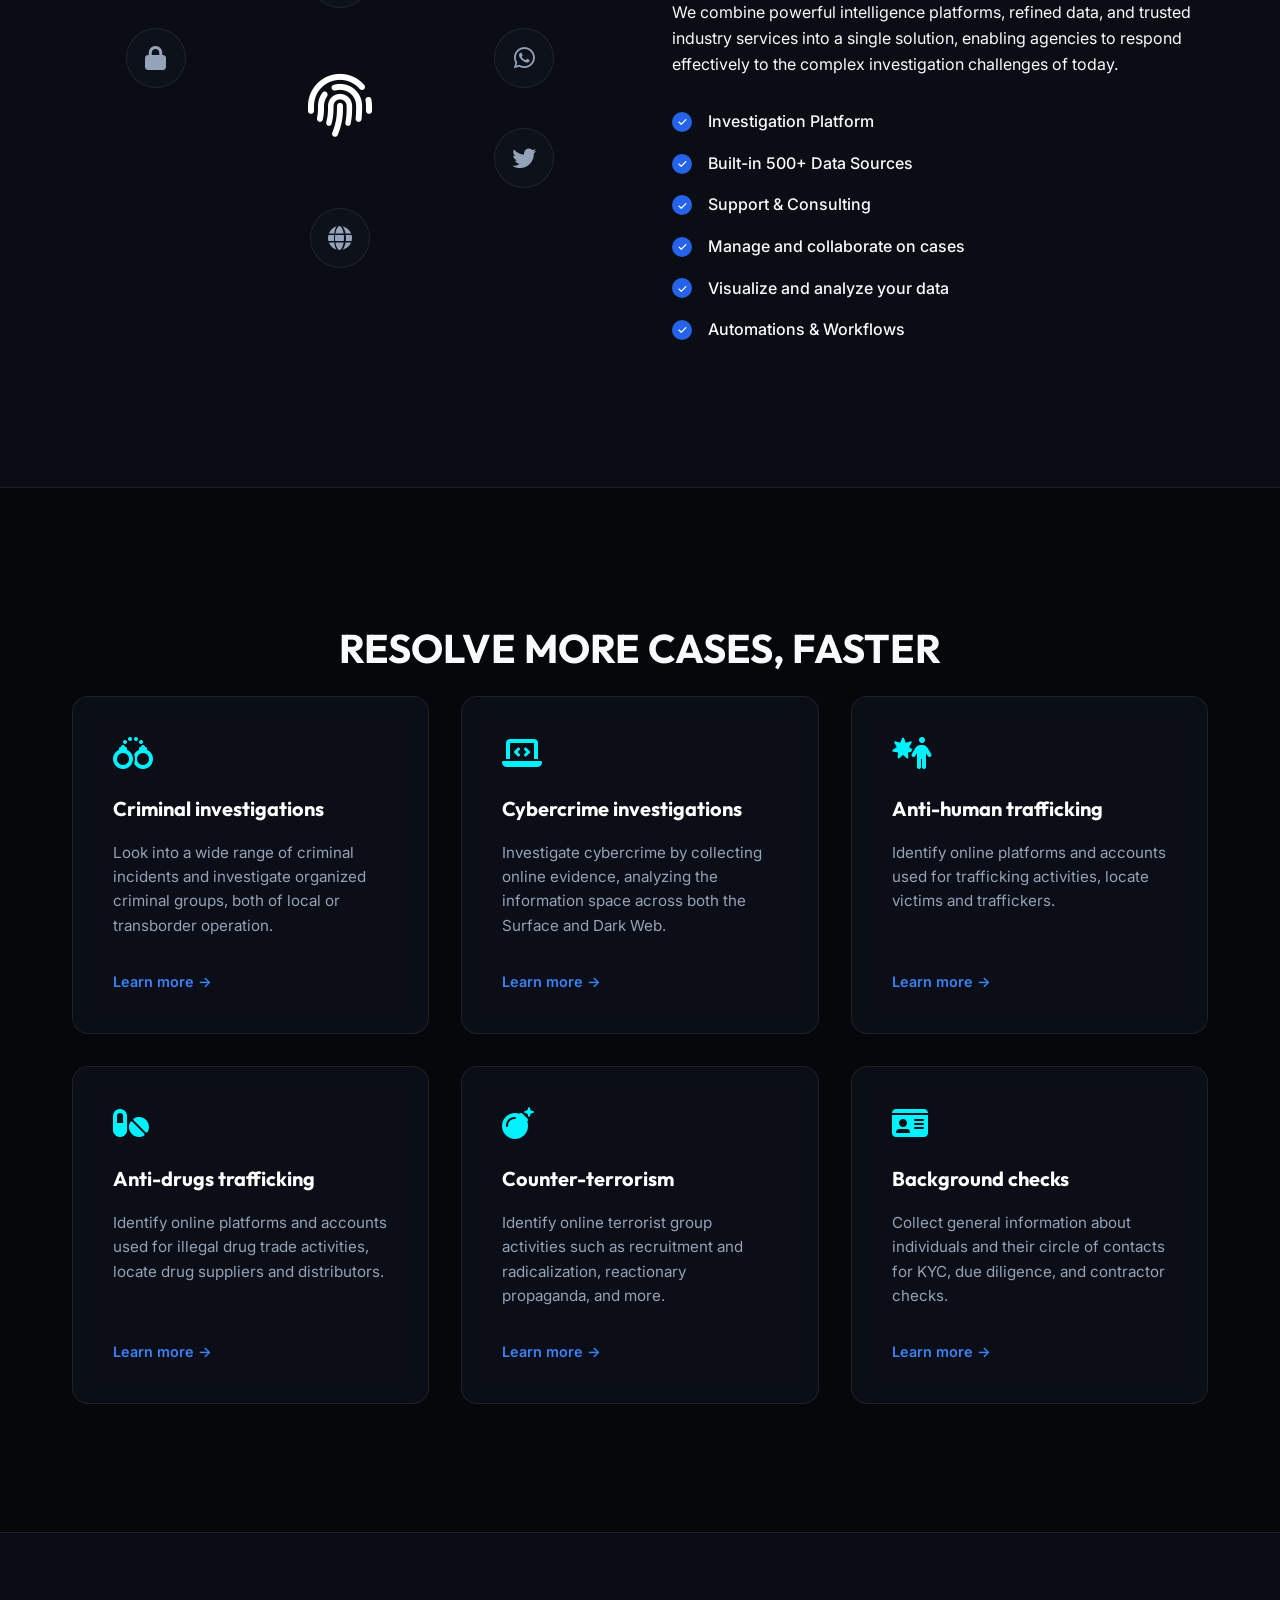
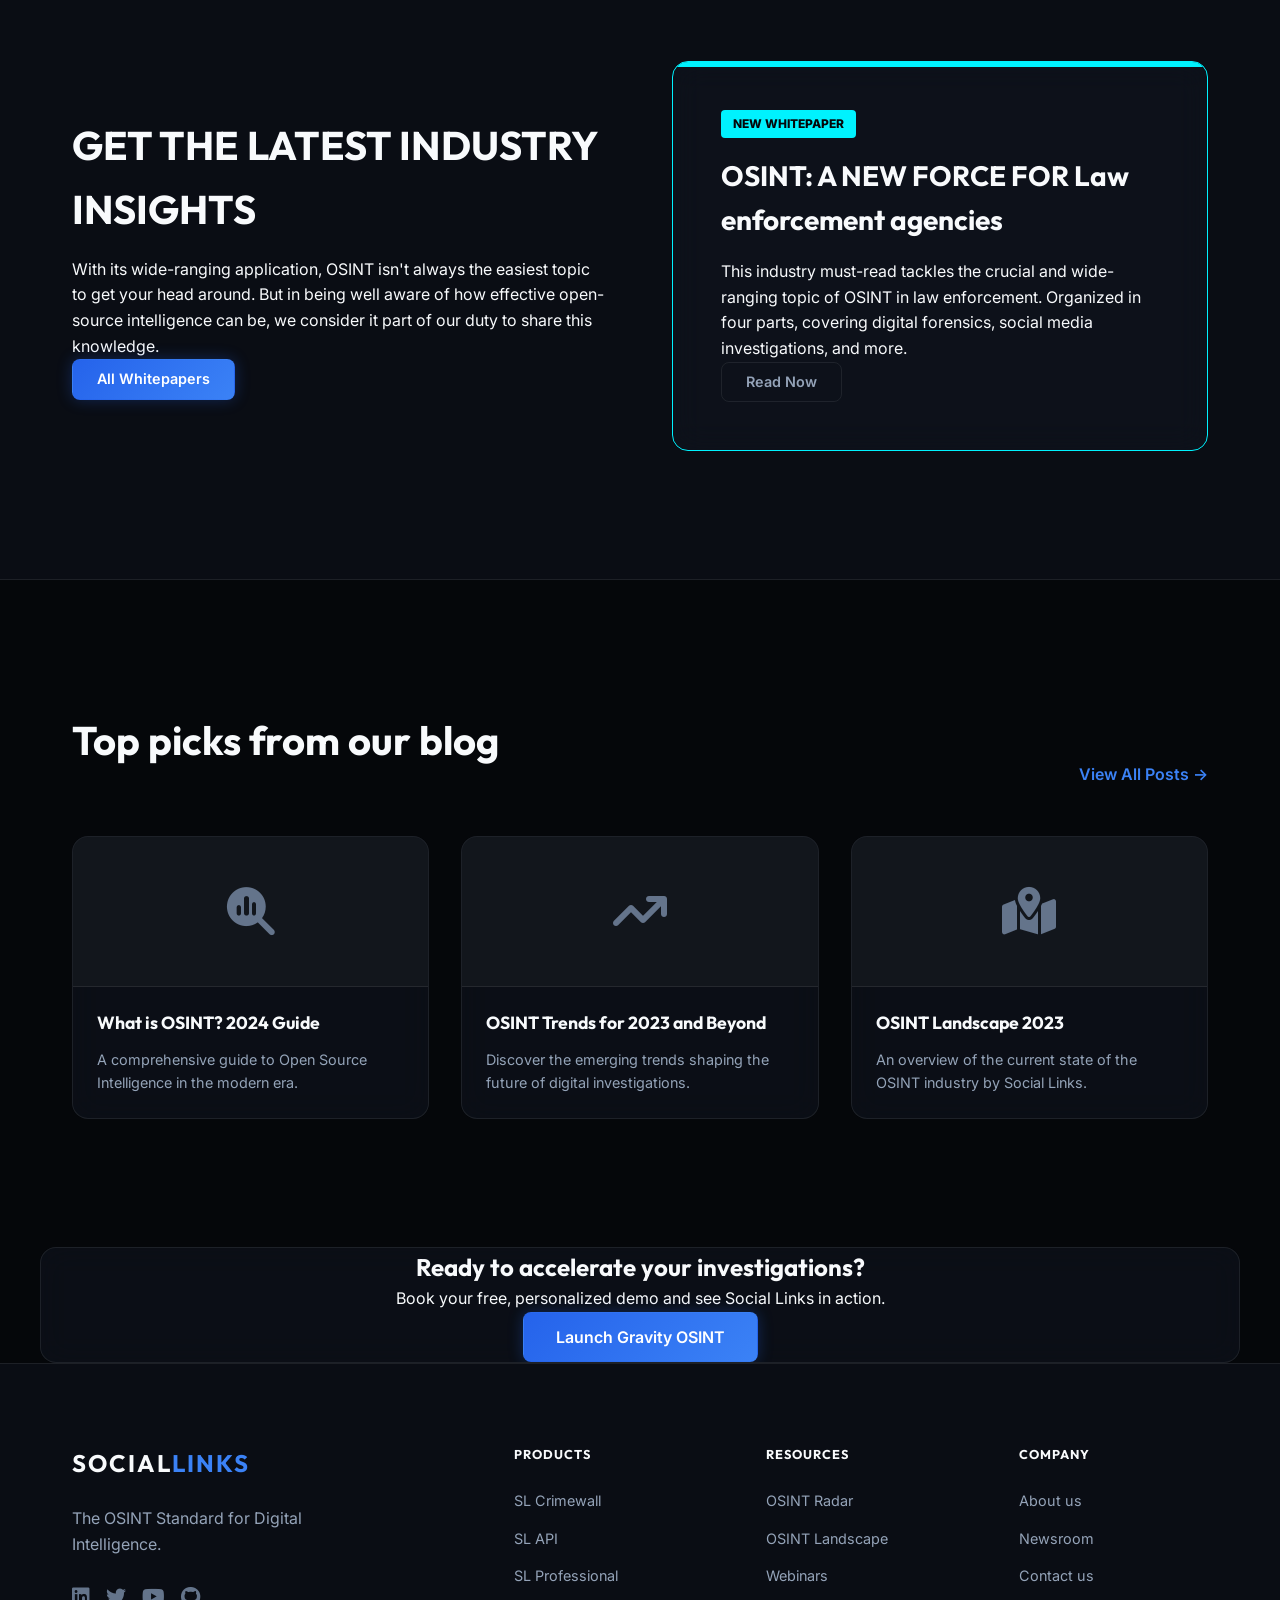
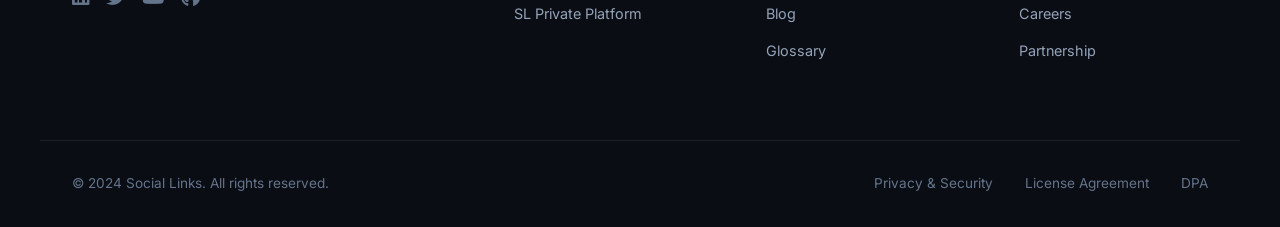
==== commit 43038977: "Fix: Link CTA buttons to login.html for live access" ====
--- a/index.html
+++ b/index.html
@@ -31,7 +31,7 @@
             </ul>
             <div class="nav-actions">
                 <a href="#" class="btn btn-outline"><i class="fa-solid fa-globe"></i> English</a>
-                <a href="#" class="btn btn-primary shadow-glow">Book a Demo</a>
+                <a href="login.html" class="btn btn-primary shadow-glow">Access Platform</a>
             </div>
             <button class="mobile-menu-toggle" id="menu-toggle">
                 <span></span>
@@ -64,8 +64,8 @@
                         analyze, and integrate data to generate next-level intelligence, streamline digital
                         investigation workflows, and ensure national and domestic security.</p>
                     <div class="hero-btns">
-                        <a href="#" class="btn btn-primary btn-lg shadow-glow">Talk to a Specialist</a>
-                        <a href="#" class="btn btn-secondary btn-lg">View Products</a>
+                        <a href="login.html" class="btn btn-primary btn-lg shadow-glow">Start Investigation</a>
+                        <a href="login.html" class="btn btn-secondary btn-lg">View Dashboard</a>
                     </div>
                 </div>
                 <div class="hero-visual">
@@ -351,7 +351,7 @@
                 <h2>Ready to accelerate your investigations?</h2>
                 <p>Book your free, personalized demo and see Social Links in action.</p>
                 <div class="cta-actions">
-                    <a href="#" class="btn btn-primary btn-lg shadow-glow">Book a Demo</a>
+                    <a href="login.html" class="btn btn-primary btn-lg shadow-glow">Launch Gravity OSINT</a>
                 </div>
             </div>
         </section>
